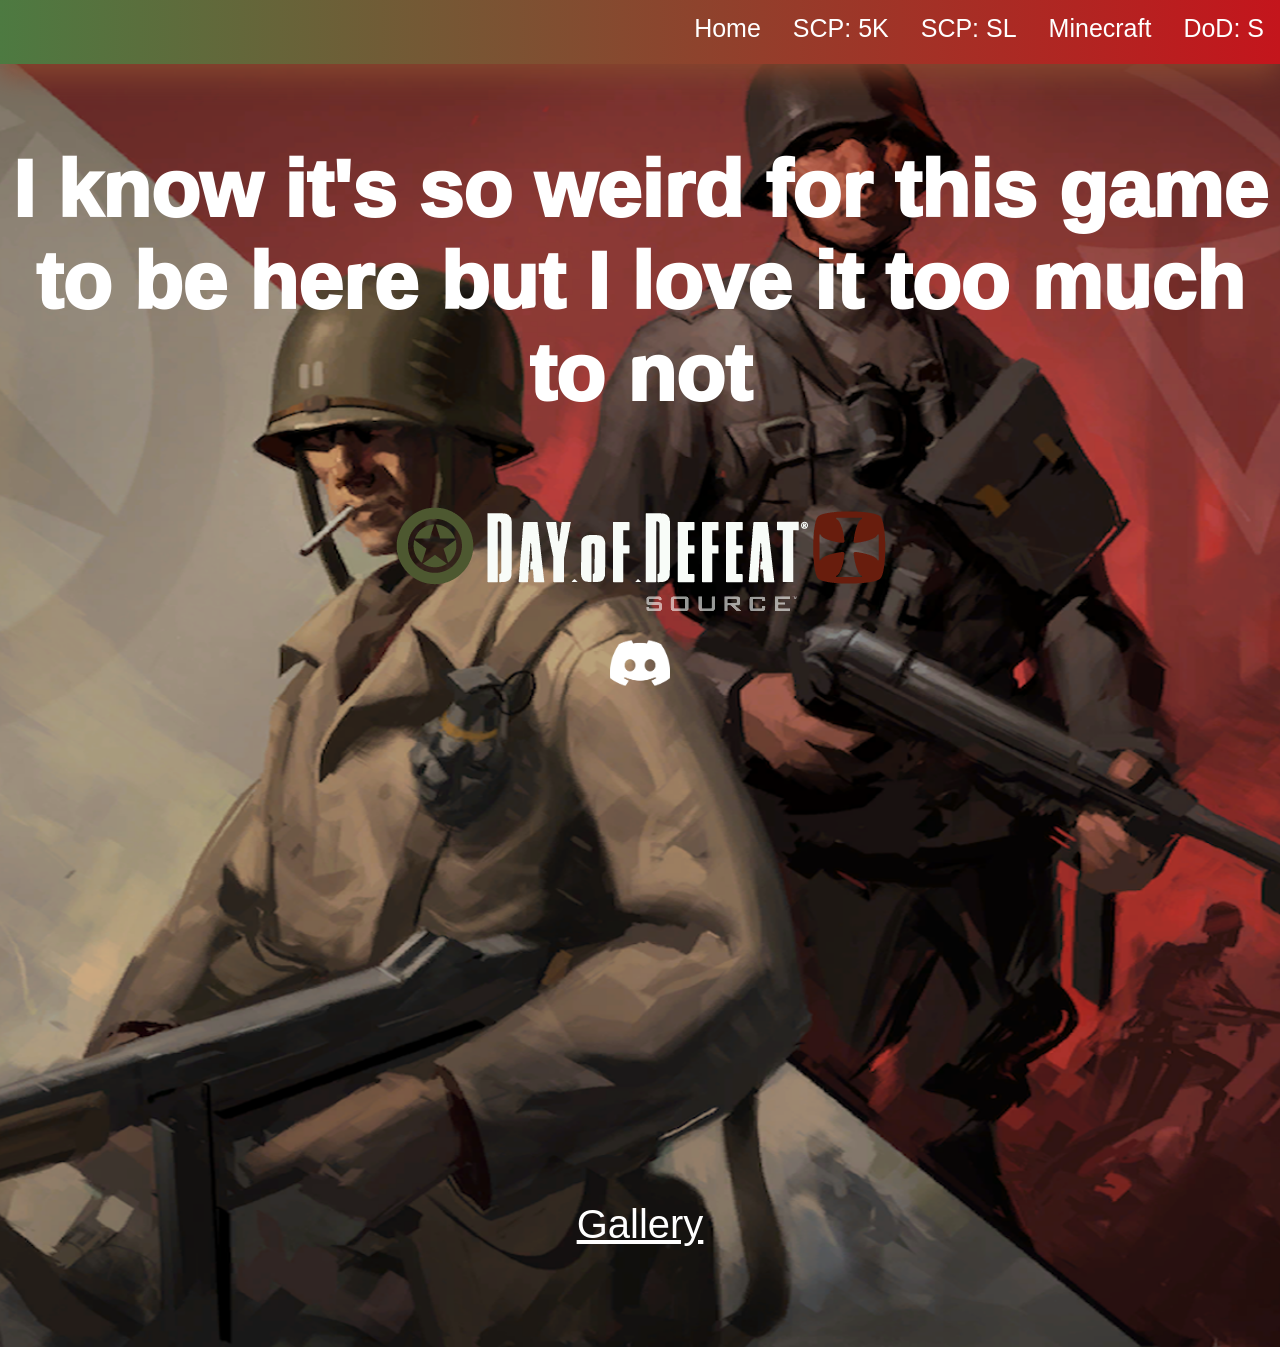
==== dods/index.html @ 71d2b279 "new page and other fixes" ====
<head>
    <meta charset="utf-8" />
    <meta name="viewport" content="width=device-width, initial-scale=1" />
    <title>CTBM DoD: Source - Home</title>
    <link rel="icon" type="image/x-icon" href="/img/favicon.png">
    <link rel="stylesheet" href="index.css">
    <script src="/index.js"></script>
    <script src="/jquery.js"></script>
    <meta content="https://raw.githubusercontent.com/Catbeam-Studios/servers.catbeam.net/main/dods/img/gallery/they got shovels!.jpg" property="og:image">
    <meta content="Catbeam DoD: Source" property="og:title">
    <meta content="#4D7A41" name="theme-color" data-react-helmet="true"/>
    <meta content="summary_large_image" name="twitter:card"/>
</head>
<body>
    <p class="heading">I know it's so weird for this game to be here but I love it too much to not</p>
    <img id="logo" src="img/Logo.png">

    <div class="sociallinkcontainer">
        <a class="a" target="_blank" href="https://discord.com/invite/62QBGv2Kzm">
            <img class="sociallink" src="/img/socials/Discord.png">
        </a>
    </div>
    <iframe 
        id="discordwidget" 
        src="https://discord.com/widget?id=945036989772726282&theme=dark" 
        allowtransparency="true" 
        frameborder="0" 
        sandbox="allow-popups allow-popups-to-escape-sandbox allow-same-origin allow-scripts">
    </iframe>
    <br><br><br>
    <a class="a" href="./gallery" class="heading" id="gallery">Gallery</a>
</body>
---- dods/index.css ----
@font-face {
    font-family: "DIN 2014 Demi";
    src: url("/fnt/DIN2014Demi.otf");
}
@font-face {
    font-family: "OliversBarney";
    src: url("/fnt/OliversBarney.ttf");
}
@font-face {
    font-family: "Minecraft";
    src: url("/fnt/Minecraft.otf");
}
@font-face {
    font-family: Roboto;
    src: url("/fnt/Roboto.ttf");
}
:root {
    --main-color: linear-gradient(to right, #4D7A41, #C4151C);
    --box-shadow: #8a482f;
    --main-font: Arial;
    --pri: #4D7A41;
    --sec: #ffffff;
}
html, body {
    margin: 0;
    padding: 0;
}
body {
    overflow-x: hidden;
    text-decoration: none;

    background-image: url(img/Background.png);
    background-position: center center;
    background-repeat: repeat;
    background-size: cover;

    font-family: var(--main-font);
}
* {
    box-sizing: border-box;
}
#logo {
    width: 512px;
    height: 128px;
    display: flex;
    margin-left: auto;
    margin-right: auto;
}

::selection {
    background: rgba(128,0,255,0.5);
}
::-webkit-scrollbar {
    width: 20px;
}
::-webkit-scrollbar-track {
    background: rgb(0, 0, 0);
}
::-webkit-scrollbar-thumb {
    background: rgba(255,255,255,128);

    transition: background 0.1s;
}
::-webkit-scrollbar-thumb:hover {
    background: rgba(255,255,255,255);

    transition: background 0.1s;
}
::-webkit-scrollbar-button {
    background: rgb(64,64,64);
}

.heading {
    text-align: center;
    color: white;
    font-weight: 1000;
    font-size: 80px;
}

p, .a {
    text-align: center;
    color: white;
    font-weight: 500;
    font-size: 40px;
    margin-left: auto;
    margin-right: auto;
    
    display: block;
}

#ipcontainer {
    height: 7em;
}
#ip {
    background: rgba(128,128,128,0.4);
    box-shadow: 0 0 20px white;
    color: rgba(128,128,128,1);
    width: 16ex;
    height: 1.5em;
    transform-origin: center;
    cursor: pointer;
    border: 0.1em;
    border-color: white;
    border-style: solid;

    transition: width 0.1s, height 0.1s, font-size 0.1s,  color 1s;
}
#ip:hover {
    font-size: 55px;
    color: rgba(255,255,255,1);

    transition: width 0.1s, height 0.1s, font-size 0.1s, color 1s;
}

.sociallink {
    width: 100px;
    height: 100px;
    overflow: hidden;
    display: inline-block;
    padding: 20px;
    transition: width 0.1s, height 0.1s;
}
.sociallink:hover {
    width: 110px;
    height: 110px;
    overflow: hidden;
    display: inline-block;

    transition: width 0.1s, height 0.1s;
}
.sociallinkcontainer {
    height: 70px;
    align-items: center;
    display: flex;
    flex-direction: row;
    margin-left: auto;
    margin-right: auto;
}
#discordwidget {
    margin-left: auto;
    margin-right: auto;
    display: block;
    opacity: 0.9;
    width: 50vw;
    height: 50vh;
}

#gallery {
    margin-bottom: 100px;
}
#galleryContainer {
    align-items: center;
    display: flex;
    flex-direction: column;
    margin-left: auto;
    margin-right: auto;
}
.galimg {
    width: 90vw;
}
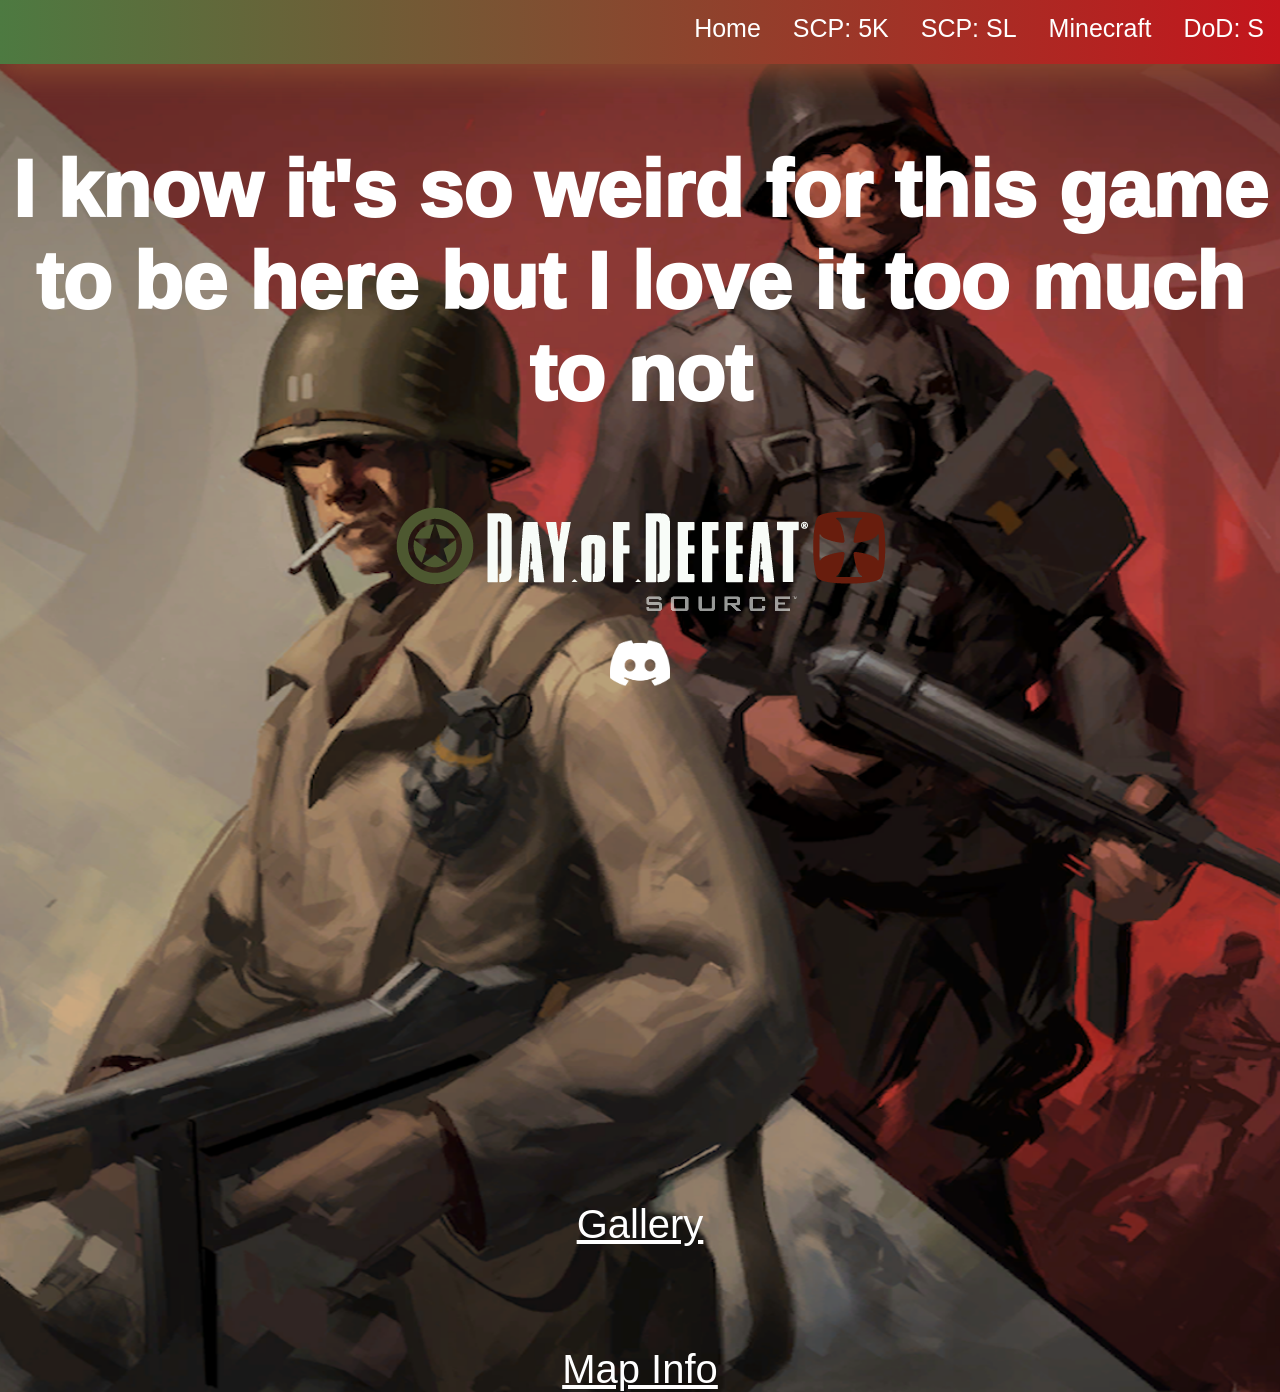
==== commit 864e9177: "map info" ====
--- a/dods/index.html
+++ b/dods/index.html
@@ -29,4 +29,5 @@
     </iframe>
     <br><br><br>
     <a class="a" href="./gallery" class="heading" id="gallery">Gallery</a>
+    <a class="a" href="./maps" class="heading" id="maps">Map Info</a>
 </body>
